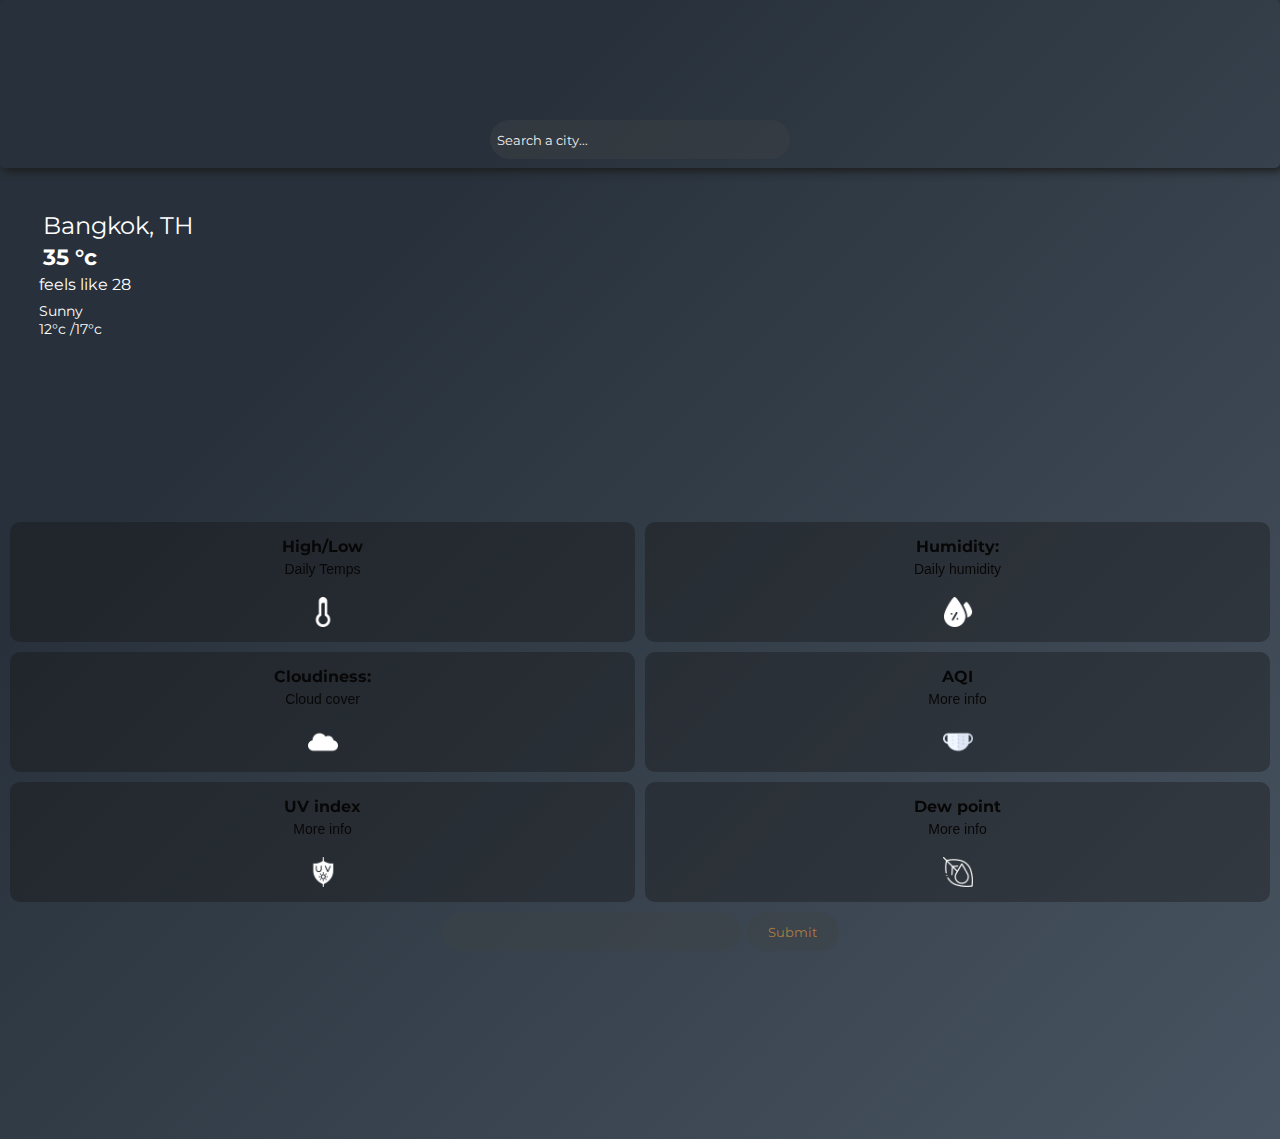
==== index.html @ 6a96218f "Update index.html" ====
﻿<!DOCTYPE html> 
<html lang="en"> 
<head>
   <!---------------------YOOOOOOOHOOOOOOOO!--> 
   <script src='ambient.js'></script>
  <meta charset='UTF-8'>
    <meta name="viewport" content="width=device-width, initial-scale=1">
    <meta http-equiv="X-UA-Compatible" content="IE=edge"> 
    <meta name="theme-color" content="#485461">


<!--------------<script src="https://ajax.googleapis.com/ajax/libs/jquery/3.5.1/jquery.min.js"></script>--->


<link href='ambientAppindex.css' rel='stylesheet'> 

<!--------<link href="https://stackpath.bootstrapcdn.com/font-awesome/4.7.0/css/font-awesome.min.css" 
rel="stylesheet" integrity="sha384-wvfXpqpZZVQGK6TAh5PVlGOfQNHSoD2xbE+QkPxCAFlNEevoEH3Sl0sibVcOQVnN" 
crossorigin="anonymous">--->

<!---<link rel='stylesheet' href='weatherLatest.css'>-----> 

<!----<script src="https://cdn.jsdelivr.net/npm/chart.js@2.8.0"></script>---->
<!----<script src='moment.js'></script>
<script src='momenttimezone.js'></script>---> 


    <title>Ambient App </title>
  </head>


<body>  

<!-------------------------<div id="splash"> 
  <img src="img/logo.png" class="logo">
</div>------------------> 


<div class="content"> 
  <header class="app-header"> 
    <div class="container">  
      <h4 class="time">Time</h4>
      <!----<img src="logoPlant500px.png" class="logo"/> ------------>
      <p id='appName'>Ambient.</p> 
      <div class="inputAndMagnifyingBtn">
      <!---<input type="text" class="search-box" placeholder="Search a city..." onclick='clearInputNdisplay()'spellcheck="false" results="0"><button type="submit"><img class="search" src="search.png"/></button>---->  
      <input type="text" id='searchBox' class="search-box" placeholder="Search a city..." spellcheck="false" results="0">
    </div> 

  


    </div>
  </header>

  <div class="subheader">
    <div>
      <p class='city'>Bangkok, TH</p>
      <p class='temp' id="tempNumber">35 <span id='celcius'>°c</span></p>
      <p class='feelsLike'>feels like 28</p>
      <p class='weather'>Sunny</p>  
      <p class='hi-low'>12°c /17°c</p>  
    </div>
    <!-----<img src="sky.png" class='icon' alt="" />---->
    <img src="https://openweathermap.org/img/wn/10d@2x.png" class='icon' alt="" />
  </div> 


  <div class='gridOf3 containerOf3'>
    <div class="item3"> 
      <h4 class='Description'>conditions</h4>
    </div> 

    <div class="item3"> 
      <h4 class='Wind'>wind: 5km/h</h4>
    </div>

    <div class="item3"> 
      <h4 class='Pressure'>pressure: 9 hPa</h4>
    </div>
  </div>


  <div class="grid container">
    <div class="item"> 
      <h4 class='hi-lowtemps'>High/Low</h4>
      <p>Daily Temps</p>
    
      <img src="white-thermometer.png"/>
    </div>

    <div class="item"> 
      <h4 class='humidity humi'>Humidity:</h4>
      <p>Daily humidity</p>
      <img src="water (1).png"/>
    </div> 


    <div class="item"> 
      <h4 class='cloudCover'>Cloudiness:</h4>
      <p>Cloud cover</p>
      <img src="cloud (2).png"/>
    </div> 


    <div class="item" id='clickMe'> <!---onclick='readOutAirQuality()'-->
      <h4 class='airQuality'>AQI</h4>
      <p id='airQualBlurb'>More info</p>
      <img src="medical.png"/>
    </div> 

    
    <div class="item" id="UVBtn"> <!---onclick='readOutUVIndex()' ----> 

      <h4 class='uvIndexNum'>UV index</h4>
      <p id="UVBlurb">More info</p> 
      <img src="uv-protection.png"/>
    </div> 


    
    <div class="item" id="DewPointBtn"> <!---onclick='readOutDewPoint()'---> 
      <h4 class='DewPoint'>Dew point</h4>
      <p id="DewPointBlurb">More info</p>
      <img src="dew.png"/>
    </div> 

  </div>

<!-------------------<div id='fivedayforecast'> 
      <img src='cloud (2).png' id='cloudForecastBtn'>
    </div>-- NOT needed as we will try to show graphs on separate page!--------> 



    <div id='tryingForm'> 
      <form action="ambient2.html" method="GET">
        <input id='inputForChart' type="text" name="searchedCityName" place holder='See chart data...'/>
        <input id='submitBtn1' type="submit" value="Submit" />
    </form>

    </div>


<footer class="app-footer"><a href="ambient2.html">Visit Ambient.Com</a></footer> 
</div> 


<!----<div id='fiveDayForecastResults'>   

  <img id='cloudForecastBtn'src="sky.png">
 <p id="fiveDayTriHourlyForecastTitle">Click the cloud to view your 5 day / 6-hourly weather forecast.</p>
  <div id='listDiv2'></div> 
  </div>---->



<!----<footer class="app-footer"><a href="ambient2.html">Visit Ambient.Com</a></footer>---->



<!--------------------Charts & Graphs Below 


<div id='chartCanvasDiv'>
  <canvas id="myChart" width="400" height="200"></canvas> 
  </div> 
  
  
    <div id='chartCanvasDiv2'>
      <canvas id="myHumidityChart" width="400" height="200"></canvas> 
      </div> 
  
  
  
      <div id='chartCanvasDiv3'>
        <canvas id="myChart3" width="400" height="200"></canvas> 
        </div>---------------------->





        <!------<script src='weatherLatest.js'></script>-----> 

      <!---------------------- <script type='text/javascript'>
        
        
        console.log('yello');   


console.log('ze sweetest peaches');    



let airQualBtn = document.getElementById('clickMe1');  
           let airQualBlurb = document.getElementById('airQualBlurb'); 

           let UVBlurb =document.getElementById('UVBlurb')

if(window.chart && window.chart !== null){ 


    console.log('time to destroy chart'); 
    window.chart.destroy();
    }
    
    
         window.myChart ;  
    
    
    
          let arrayOfTempsNDates =[];   
          let datesArray =[]; 
          let tempsArray =[];  
          let humidityArray =[];
    
          var ul = document.createElement('ul'); 
          let uli =document.createElement('ul');
          var listDiv = document.getElementById('listDiv'); 
          let listDiv2 = document.getElementById('listDiv2'); 
          

          const synth = window.speechSynthesis;
          


const api= {
      
      key:"5e4558760b4e3c113797ae8bea9ee0be", 
      
      base:"https://api.openweathermap.org/data/2.5/"
      
      }   


      const IQApi = {

      key:"a7977a94-bb99-4d8a-8691-b9feb4fbeced"

     } 

      
      const searchBox = document.querySelector('.search-box');
      
      searchBox.addEventListener('keypress', setQuery); 
      
      
      
      
      function setQuery(evt){
      
      if(evt.keyCode ==13 /*&& searchBox.value.length !==0*/){ 

        getResults(searchBox.value); 
      
       // get5DayForecast(searchBox.value);---------we can keep this commented out as it pertains to the chart js stuff
        console.log(searchBox.value); 
      
        arrayOfTempsNDates = [];  


        localStorage["key"] = searchBox.value; 
        console.log(localStorage["key"] + " this is the local storage!");
        ul.style.display='none'; 

        let inputForChart=document.getElementById('inputForChart');

        inputForChart.value=searchBox.value;
        


        }
      }  




    function getResults(query) { 
      console.log('huuuuuuh?');
      fetch(`${api.base}weather?q=${query}&units=metric&APPID=${api.key}`) //send the apirequest when u type in a cty & hit enter
     .then(function(resp) {return resp.json();}) //THEN if it works,  get the response back in json format
     .then(displayResults);//THEN if that works, run the displayResults function(which hs access to the query we're passing into this getResults()func) 
  
        }     

      


function displayResults(resp) { 

        

     let city = document.querySelector('.city');  

      console.log('did u get the city?')

      city.innerText= `${resp.name}, ${resp.sys.country}`; 




      let timestamp = `${resp.dt}`; 

      console.log(`WHOOHOO ${timestamp}`) 


      //The below is me trying to do local time(kind of worked kinda didnt)..


/*
      let UTCPlus3Date= new Date(); 

     let monthUTC3=UTCPlus3Date.getMonth() +1;

     let dayUTC3=UTCPlus3Date.getDate();

     let yearUTC3 = UTCPlus3Date.getFullYear(); 

     console.log(`${monthUTC3}` + "/" + `${dayUTC3}`+"/"+ `${yearUTC3}` + " is the date in utc +3");  

     let UTC3Hours =UTCPlus3Date.getHours(); 
     let UTC3Mins=UTCPlus3Date.getMinutes(); 

     console.log(`${monthUTC3}` + "/" + `${dayUTC3}`+"/"+ `${yearUTC3}` + "," +`${UTC3Hours}` + ":" +`${UTC3Mins}`+ " is the date and time in utc +3"); 

     let UTCTimeHours =UTC3Hours -3; 
     console.log(UTCTimeHours);



      let timez= `${resp.timezone}`;  

      let timezone = timez /3600;
      console.log(`${resp.name} z timezone is ....${timezone}`); 


      if(UTCTimeHours>=23){
         UTCTimeHours == 0;
      } 


      let hourOfSearchedCity = UTCTimeHours + timezone;   
      
      function fixTime(){

if(hourOfSearchedCity ==24){
  hourOfSearchedCity = 00;
}else if(hourOfSearchedCity ==25){
  hourOfSearchedCity= 01
}else if(hourOfSearchedCity == 26){
  hourOfSearchedCity =02
} else if(hourOfSearchedCity == 27){
  hourOfSearchedCity = 03
}
else if(hourOfSearchedCity = 28){
  hourOfSearchedCity = 04
}
else if(hourOfSearchedCity == 29){
  hourOfSearchedCity = 05
}
} ;
      
      

    fixTime();

      let timeOfSearchedCity = `${hourOfSearchedCity}` + ":" + `${UTC3Mins}`; 
      console.log(`LOCAL TIME in ${resp.name} is now ${timeOfSearchedCity}`); 


      let searchedCityTime = document.querySelector('.time'); 

      searchedCityTime.innerHTML = timeOfSearchedCity; */




        




          let temperature = document.querySelector('.temp'); 
          let tempz =Math.round(resp.main.temp); 

          temperature.innerHTML =`${Math.round(resp.main.temp)}<span>º</span>`; 

          let feelsLike = document.querySelector('.feelsLike');
          feelsLike.innerHTML = `Feels like ${Math.round(resp.main.feels_like)}<span>ºc</span>`; 


          let weatherIcon =document.querySelector('.icon'); 

          weatherIcon.src=" https://openweathermap.org/img/wn/"+ resp.weather[0].icon +'.png';


          let weatherConditions = document.querySelector('.weather'); 
          weatherConditions.innerHTML = resp.weather[0].main; 
 
         let weatherDescripString =JSON.stringify(weatherConditions.innerHTML);  


         

         console.log(weatherDescripString); 

         
 
 
 
           let highLowGrid = document.querySelector('.hi-low'); 
           let highLowTemps = document.querySelector('.hi-lowtemps')

          


           
           highLowGrid.innerText =`${Math.round(resp.main.temp_max)}ºc /${Math.round(resp.main.temp_min)}ºc`;
 
           highLowTemps.innerText =`${Math.round(resp.main.temp_max)}ºc /${Math.round(resp.main.temp_min)}ºc`;

           const description =document.querySelector('.Description');  

           


           description.innerHTML = resp.weather[0].description;

          

           const windSpeed =document.querySelector('.Wind'); 
           windSpeed.innerHTML = `wind: ${resp.wind.speed} km/h`; 


           const pressure =document.querySelector('.Pressure'); 
           pressure.innerHTML = `pressure: ${resp.main.pressure} hPa`;
 
 
           const humidity= document.querySelector('.humidity'); 
           humidity.innerHTML =`Humidity: ${resp.main.humidity}% `;  
 
 
           let cloudCover = document.querySelector('.cloudCover'); 
           cloudCover.innerHTML = `Cloudiness: ${resp.clouds.all}%`;
 
           let lat = resp.coord.lat;  
           let lon = resp.coord.lon;   
 
           let cityName = resp.name;
           console.log(`latitude is ${lat} & longitude is ${lon} for ${resp.name}`);   
 
       let uvNum = document.querySelector('.uvIndexNum'); 
           let uvExplanation =  document.querySelector('.uvIndexExplanation'); 
           let uvicon = document.querySelector('.UVicon');     



           


           
           /*fetch(`http://api.timezonedb.com/v2.1/list-time-zone?key=UQ2UL2T0Z2LC&format=json&country=US&zone=*New*`) 
           .then(function(res){console.log(res)})
           then(function(res){console.log(res)})---------------NEITHER this nor amdoren apiworks!!! DOES NOT work!*/
 
 
 
 
           
 
           //Making Fetch call toget uv index info from openweather map
 
           //fetch(`https://api.openweathermap.org/data/2.5/uvi?appid=${api.key}&lat=${lat}&lon=${lon}`) 
           fetch(`https://api.openweathermap.org/data/2.5/onecall?lat=${lat}&lon=${lon}&appid=${api.key}`)
           //fetch(`https://api.openweathermap.org/data/2.5/onecall?lat=13.75&lon=100.52&appid=${api.key}`)
          .then(function(respz){return respz.json();}) 
          .then(function(respz){ 
            console.log(respz)
            console.log(respz.timezone); 

            let dewPointInKelvins = respz.current.dew_point;
            console.log('THIS is the dewpoint in Kelvins! ' + dewPointInKelvins); 

            let dewPoint =Math.round(dewPointInKelvins - 273.15); 

            console.log(dewPoint); 


            let dewPointInFahrenheit = Math.round((dewPointInKelvins - 273.15) * 9/5 + 32);

            console.log(Math.round((dewPointInKelvins - 273.15) * 9/5 + 32) +  ' dew Point in Fahrenheit!'); 

            let DewPointVal= document.querySelector('.DewPoint');
            
            DewPointVal.innerHTML =`Dew Point: ${dewPoint}°c`; 

            let DewPointBtn= document.getElementById('DewPointBtn');


            DewPointBtn.addEventListener('mouseover', function(event){  
             
            
             if(dewPointInFahrenheit <=60) { 
                DewPointBlurb.innerHTML = `Dew Point is currently comfortable. This is an ideal time to go for a run or do any other outdoor activities.`;
              }else if(dewPointInFahrenheit > 60 && dewPointInFahrenheit <66){  
                DewPointBlurb.innerHTML =  `Dew Point is currently slightly uncomfortable. Outdoor activities may still be possible but limiting exertion levels and time is advised. `;
              } else if(dewPointInFahrenheit >=66 && dewPointInFahrenheit <71){ 
                DewPointBlurb.innerHTML= 'Dew Point is now highly uncomfortable. Postpone strenuous activities, if possible.'
              } else if(dewPointInFahrenheit >=71){ 
                DewPointBlurb.innerHTML= 'Dew Point is now extremely oppressive. Postpone all outdoor activities.'
              
              }

          })  
 
 
          DewPointBtn.addEventListener('mouseleave', function(event){  
             
             DewPointBlurb.innerHTML ='';
          }) 
 



            //to calculate relative Humidity in our js program:

            let Es =6.11*10.0**(7.5*tempz/(237.7+tempz)); 

            let E=6.11*10.0**(7.5*dewPoint/(237.7+dewPoint));


            let relativeHumidity = Math.round((E/Es)*100);

            console.log(`Relative Humidity is ${relativeHumidity} in ${cityName}`);







            




            let timezone = respz.timezone;  

            var dateobj = new Date();  
            var B = dateobj.toISOString(); 
            var here = moment.tz(B, "Africa/Nairobi"); 

            var searchedCity =here.clone().tz(timezone); 

            console.log(searchedCity.format() + "is the time of the city we searched"); 

            let time = document.querySelector('.time');
            time.innerHTML = searchedCity.format('MMMM Do YYYY, h:mm a'); 




            console.log(respz.current.uvi + ` is the UVI!index value for ${cityName} and the longi is ${respz.lon}`);



            uvNum.innerText =`Daily UV Index Number: ${respz.current.uvi}`;    

 
            //This below part is to display the uv message when we click our uv button:
 
           let UVBtn =document.getElementById('UVBtn'); 
           //let UVBlurb =document.getElementById('UVBlurb') ----placed this at very top of doc instead
           let tooltiptext= document.querySelector('.tooltiptext')
 
           /*UVBtn.addEventListener('click', function(event){ 
             UVBlurb.innerHTML =`Current UV Index Number is ${respz.value}`;  
           }); */




          
 
           UVBtn.addEventListener('mouseover', function(event){  
             
            
             if(respz.current.uvi <=2) { 
                UVBlurb.innerHTML = `Low danger from the Sun's UV rays for the average person. Wear sunglasses on bright days. If you burn easily, cover up & use broad spectrum SPF 30+ sunscreen. Bright surfaces, such as sand, water, and snow, will increase UV exposure.`;
              }else if(respz.current.uvi  >=3 && respz.current.uvi <=5){  
                UVBlurb.innerHTML =  `Moderate risk of harm from unprotected Sun exposure.
                Stay in shade near midday when the Sun is strongest. If outdoors, wear Sun protective clothing, a wide-brimmed hat, & UV-blocking sunglasses. Generously apply broad spectrum SPF 30+ sunscreen every 2 hours, even on cloudy days, & after swimming or sweating.`;
              } else if(respz.current.uvi >5 && respz.current.uvi  <= 7 ){ 
                UVBlurb.innerHTML= 'Moderately high risk of harm from unprotected Sun exposure. Protection against skin & eye damage is needed.'; 
              
              } else if(respz.current.uvi >7 && respz.current.uvi  <= 10 ){ 
                UVBlurb.innerHTML = 'Very high risk of harm from unprotected Sun exposure. Take extra precautions as unprotected skin and eyes will be damaged & can burn quickly.';
               
              }else if(respz.current.uvi >= 11 ){ 
                UVBlurb.innerHTML = 'Extreme risk of harm from unprotected Sun exposure. Take all precautions as unprotected skin & eyes can burn in minutes. Try to avoid Sun exposure between 10 a.m. & 4 p.m.';
               
              } 

          })  
 
 
          UVBtn.addEventListener('mouseleave', function(event){  
             
             UVBlurb.innerHTML ='';
          }) 
 
 
              
 
 
 
              })  
 
 
 

          
               
            
             
            
 
 
 
 
 
              //The below is to fetch the  air quaity from iqair airvisual & display it:
 
              let airQualityIcon = document.querySelector('.airQualityIcon');
          
 
 
             const requestOptions = {
             method: 'GET',
             redirect: 'follow'
           }; 
 
 

           /*lets say addis is utc+3 

           so when we get a city like bangkok which has its utc offset in seconds, divide that to make it hours then



           


           */
 
 
            //fetch("https://api.airvisual.com/v2/nearest_city?lat="+lat+"&lon="+lon+"&key=a7977a94-bb99-4d8a-8691-b9feb4fbeced", requestOptions)
 
 
 
           fetch(`https://api.airvisual.com/v2/nearest_city?lat=${resp.coord.lat}&lon=${resp.coord.lon}&key=${IQApi.key}`, requestOptions)  
           .then(response => response.text())
           .then((result) => {console.log(JSON.parse(result)); let resultz = (JSON.parse(result)); let airQuality = document.querySelector('.airQuality'); 
           console.log(resultz); 
          airQuality.innerText =`Current air quality index is ${resultz.data.current.pollution.aqius}`; 
          //airQualityIcon.src='medical.png'; 
 
          
          /*let airQualBtn = document.getElementById('clickMe1');  
           let airQualBlurb = document.getElementById('airQualBlurb'); */


           
 
 
 
 //This below part is to display the airQuality number when we mouseover our AQI button:
 
           airQualBtn.addEventListener('mouseover', function(event){  
             
              airQualBlurb.innerHTML =` Current air quality index: ${resultz.data.current.pollution.aqius}`; 

              if(resultz.data.current.pollution.aqius <= 50) { 
     airQualBlurb.innerText = 'Air quality is satisfactory, and air pollution poses little to no risk.';
     
   }else if (resultz.data.current.pollution.aqius >50 && resultz.data.current.pollution.aqius <=100){airQualBlurb.innerText = "Moderate: Air quality is acceptable and poses little health risk. Sensitive individuals should avoid outdoor activity as they may experience respiratory symptoms.";
     } else if(resultz.data.current.pollution.aqius >100 && resultz.data.current.pollution.aqius <=150){airQualBlurb.innerText ="Unhealthy for Sensitive Groups: General public and sensitive individuals in particular are at risk of irritation and respiratory problems.";
 
 } else if(resultz.data.current.pollution.aqius >150 && resultz.data.current.pollution.aqius <=300){airQualBlurb.innerText ="Unhealthy: Increased likelihood of adverse effects and aggravation to the heart and lungs among general public. Avoid outdoor exercise and take care to wear a pollution mask outdoors. Ventilation is discouraged. Air purifiers should now be turned on.";}
    
 else if(resultz.data.current.pollution.aqius >300){airQualBlurb.innerText ="Hazardous!: General public and sensitive groups are at high risk to experience strong irritation and adverse health effects that could trigger other illnesses. Everyone should avoid exercise and remain indoors.";}
 
    }) 
    airQualBtn.addEventListener('mouseleave', function(event){ 
             airQualBlurb.innerHTML = '';
           })
   //catch(error => console.log('error', error)); 
           }) 

 
 
          
 
    
   
     //let airQualityExplanation = document.querySelector('.airQualityExplanation');
 
  
 
 
           //added below myself to show cloudy pic if temp is equal to or below 10c---Yesus Yimesgen! it worked
           
           if(resp.main.temp <=10){
           
           weatherIcon.src="sky.png";
       
           //document.body.style.backgroundColor = "#e8edfc";
          
          } else if(resp.main.temp >=30) { 
 
           //document.body.style.backgroundColor ="#f3e3e2";  
  
          // document.body.style.background= "-webkit-linear-gradient(to right, #ee0979, #ff6a00)"; /* Chrome 10-25, Safari 5.1-6 */
           //document.body.style.background = "linear-gradient(to right, #ee0979, #ff6a00)"; /* W3C, IE 10+/ Edge, Firefox 16+, Chrome 26+, Opera 12+, Safari 7+ */
 }
  
            
 
 }//end of displayResults() function here  
 

 /*function get5DayForecast(query){  
         
      
    fetch(`https://api.openweathermap.org/data/2.5/forecast?q=${query}&units=metric&appid=${api.key}`)
    . then(response => response.text())
    .then((text) => {console.log(JSON.parse(text));let resultz = JSON.parse(text); console.log(resultz.list[0].main.temp); 
       
      
      let list = resultz.list;  
      let fiveDayForecastResults = document.getElementById('fiveDayForecastResults');   






      //let arrayOfTempsNDates =[];    

      const fiveDayForecastBtn = document.getElementById('cloudForecastBtn');

      //var ul = document.createElement('ul'); 
      //var listDiv = document.getElementById('listDiv'); 

      //May not be necessary!------listDiv.appendChild(ul);

     


     //---the below is for if we lisst out 5 day forecast & do
     
     
      fiveDayForecastBtn.addEventListener('click', function(event){  

        



       //let uli= document.createElement('ul');



      for (var i=0; i<list.length; i+=2) {  


        
        

        let dateAndForecast = 
        `Date: ${list[i].dt_txt} 

      Temp: ${list[i].main.temp}`; 

        let humidityAndDate = `Date: ${list[i].dt_txt} Humidity:  ${list[i].main.humidity}` 

        humidityArray.push(list[i].main.humidity); 
        console.log(humidityArray);   


        let humidityArrayDatesNTempsCheck = []; 

        humidityArrayDatesNTempsCheck.push(humidityAndDate); 

        //console.log(humidityArrayDatesNTempsCheck);            

        datesArray.push(list[i].dt_txt);   

        //console.log(datesArray);
        tempsArray.push(list[i].main.temp); 
        //console.log(tempsArray);


        var ctx = document.getElementById('myChart').getContext('2d');  

       


        var gradient = ctx.createLinearGradient(500, 0, 100, 0);
        gradient.addColorStop(0, "#80b6f4");
        gradient.addColorStop(0.3, "#f49080");
        gradient.addColorStop(0.4, "#80b6f4");
        gradient.addColorStop(0.5, "#f49080");
        gradient.addColorStop(0.7, "#80b6f4");
        gradient.addColorStop(1, "#f49080");



        //here we're saying if any previous line chart exists, first destroy that existing chart, so we can create a new (non-flickering) one below: 

          
          if(window.chart){

          window.chart.destroy();
       
          };    
          
          
          // in this case, w/ the 1st line chart. using destroy() works to stop 
          flickering but for 2nd barchart had to create & use a function called resetCanvas() instead

             




       

          

        

          

          





           //create line chart:

        window.chart = new Chart(ctx, {
type: 'line',
data: { 
labels: datesArray, 
datasets: [{ 
  data: tempsArray,
  label: "temps", 
  borderColor: gradient,
      pointBorderColor: gradient,
      pointBackgroundColor: gradient,
      pointHoverBackgroundColor: gradient,
      pointHoverBorderColor: gradient,
      pointBorderWidth: 7,
      pointHoverRadius: 7,
      pointHoverBorderWidth: 1,
      pointRadius: 1,
      fill: false,
      borderWidth: 2,
     
}]
},
options: {
legend: {
      position: "bottom"
  },
  scales: {
      yAxes: [{
          ticks: {
              fontColor: "rgba(0,0,0,0.5)",
              fontStyle: "bold",
              beginAtZero: true,
              maxTicksLimit: 5,
              padding: 20
          },
          gridLines: {
              drawTicks: false,
              display: false
          }
}],
      xAxes: [{
          gridLines: {
              zeroLineColor: "transparent"
},
          ticks: {
              padding: 20,
              fontColor: "rgba(255, 255, 255, 0.5)",
              fontStyle: "bold"
          }
      }]
  },
title: {
display: true,
text: '5 day/ 6-hourly forecast'
}
} 

});

      


//chart.update(); 

/*
if(window.chart && window.chart !== null){ 


console.log('time to destroy chart'); 
window.chart.destroy();
}*/ 





// bar chart below: 




//var ctx2 =document.getElementById('myHumidityChart').getContext('2d');


//here we're saying if any previous line chart exists, first destroy that existing chart, so we can create a new (non-flickering) one below: 



/*
if(window.myChart && window.myChart !== null){ 


console.log('time to destroy chart'); 
window.myChart.destroy();
} */


//var resetCanvas = function(){
//$('#myHumidityChart').remove(); // this is my <canvas> element
//$('#chartCanvasDiv2').append('<canvas id="myHumidityChart"><canvas>');
//canvas = document.querySelector('#myHumidityChart');
//ctx2 = canvas.getContext('2d');
//ctx2.font = '10pt Verdana';
//ctx2.textAlign = 'center';



/*var gradient = ctx2.createLinearGradient(0, 0, 1, 2000);
gradient.addColorStop(0, 'rgb(252, 0, 255, 1)');   
gradient.addColorStop(0.8, 'rgba(0,219,222,1)');  
gradient.addColorStop(1, 'rgb(255,255, 255, 1)'); 



var img2 = new Image();
img2.src = 'blueswirl.jpg'; 
//img2.src = 'https://images.unsplash.com/photo-1545873509-33e944ca7655?ixlib=rb-1.2.1&auto=format&fit=crop&w=500&q=60'; 

img2.onload = function() {
var fillPattern2= ctx2.createPattern(img2, 'repeat');



window.myChart = new Chart(ctx2, {
type: 'bar',
data: {
  labels: //['Red', 'Blue', 'Yellow', 'Green', 'Purple', 'Orange']  
  datesArray,
  datasets: [{
      label: 'Humidity over the next 5 days',
      data: humidityArray,
      backgroundColor: [ 

      fillPattern2, 
      fillPattern2, 
      fillPattern2, 
      fillPattern2, 
      fillPattern2,
      fillPattern2, 
      fillPattern2, 
      fillPattern2, 
      fillPattern2, 
      fillPattern2, 
      fillPattern2, 
      fillPattern2, 
      fillPattern2, 
      fillPattern2, 
      fillPattern2,
      fillPattern2, 
      fillPattern2, 
      fillPattern2, 
      fillPattern2, 
      fillPattern2, 
      fillPattern2, 
      fillPattern2, 
      fillPattern2, 
      fillPattern2, 
      fillPattern2,
      fillPattern2, 
      fillPattern2, 
      fillPattern2, 
      fillPattern2, 
      fillPattern2, 
      fillPattern2, 
      fillPattern2, 
      fillPattern2, 
      fillPattern2, 
      fillPattern2,
      fillPattern2, 
      fillPattern2, 
      fillPattern2, 
      fillPattern2, 
      fillPattern2, 
      fillPattern2, 
      fillPattern2, 
      fillPattern2, 
      fillPattern2, 
      fillPattern2,
      fillPattern2, 
      fillPattern2, 
      fillPattern2, 
      fillPattern2, 
      fillPattern2
      ],
      borderColor: [
      'rgba(255, 255, 255, 0)'
      ],
      borderWidth: 0
  }]
},
options: {
  scales: { 
    xAxes: [{
      gridLines: {
          color: "rgba(0, 0, 0, 0)",
      }
  }],
      yAxes: [{ 
        gridLines: {
          color: "rgba(0, 0, 0, 0)",
      },
          ticks: {
              beginAtZero: true
          }
      }]
  }
}
}); 


}

}





var img = new Image();
img.src = 'https://images.unsplash.com/photo-1545873509-33e944ca7655?ixlib=rb-1.2.1&auto=format&fit=crop&w=500&q=60';
img.onload = function() {
var ctx3 = document.getElementById('myChart3').getContext('2d');
var fillPattern= ctx3.createPattern(img, 'repeat');
var chart3 = new Chart(ctx3, {
type: 'bar',
data: {
labels: ['Item 1', 'Item 2', 'Item 3', 'Item 4', 'Item 5', 'n', 'm', 'u', 'o', 'p','i', 't'],
datasets: [{
data: [5.5, 6, 7, 8, 9, 10, 11, 12, 13, 14, 15, 16, 17, 18, 19, 20, 22, 25, 27],
backgroundColor: fillPattern
}]
}
})
} 





//console.log(`Here are all the temps for next 5 days: ${list[i].main.temp}, Date & Time: ${list[i].dt_txt}`);  
arrayOfTempsNDates.push(dateAndForecast);  
//console.log(arrayOfTempsNDates);


//console.log(arrayOfTempsNDates);    


resetCanvas();//This is tocall the func() that will delete and then reappend the 2nd canvas holding our bar chart-this recreatesthe chart each time & works instead of using destroy() for THIS chart



//ATTENTION: THE BELOW Commented out CODE forlooping through the arrayOfTempsNDates is for Creating a list of Divs Containing  our 5 day/ 6 hourly forecast-since we have the charts (& plus,dates are all utc)  & i couldn'tstyle them,Idecided to try notshowing them:


/* for (var j=0; j<arrayOfTempsNDates.length; j++) {  

let div5DayItem = document.createElement('div'); 

//let uli =document.createElement('ul');  

// listDiv2 = document.getElementById('listDiv2'); 

//listDiv2.appendChild(ul);  

listDiv2.appendChild(div5DayItem);   



let pLi= document.createElement('p')

pLi.classList.add('listParagraph');

div5DayItem.appendChild(pLi);

//ul.appendChild(div5DayItem);

div5DayItem.classList.add("div5DayItem");


pLi.innerHTML += arrayOfTempsNDates[j];  

//uli.appendChild(li);

//document.getElementById('showArray').innerHTML= arrayOfTempsNDates[j];

} */



//arrayOfTempsNDates.splice(0,arrayOfTempsNDates.length);


/*
arrayOfTempsNDates.forEach(function (item) {
let li = document.createElement('li');
ul.appendChild(li);

li.innerHTML += item; 

document.getElementById('showArray').innerHTML= item;
}); */ 





/*arrayOfTempsNDates.splice(0,arrayOfTempsNDates.length);
let toggle5DayList = false; */


/*
//fiveDayForecastResults.innerHTML =`Here are all the temps for next 5 days: ${list[i].main.temp}, Date & Time: ${list[i].dt_txt}`

var ul = document.getElementById("FiveDayForecastList");    

//var listDiv = document.createElement('div'); 
//listDiv.className = 'listDivGroup'; 


//ul.appendChild(listDiv); 


//So now create a li and attach it to the div, which willbe attached to our ul: 

var li = document.createElement('li'); 
li.innerText=` Temp: ${list[i].main.temp} 

${list[i].dt_txt} 

`;  

ul.appendChild(li);


let toggle5DayList = false;

//ul.style.display="none";//so it can be blank til we click for 5dayforecasts!  

let toggle5DayList = false;


if(toggle5DayList==false){ 


ul.style.display = "block";  
clearInputNdisplay();
}


if(searchBox.value == ''){ 


//console.log('empty!') 

//let uli =document.createElement('ul');


for (var j=0; j<arrayOfTempsNDates.length; j++) {  

let li = document.createElement('li'); 

//let uli =document.createElement('ul');  
uli.setAttribute("class", "rightList");

document.getElementById('listDiv2').appendChild(uli);




li.innerHTML += arrayOfTempsNDates[j];  

uli.appendChild(li);

document.getElementById('showArray').innerHTML= arrayOfTempsNDates[j];

} 



searchBox.addEventListener("focus", function(){ 

   
 console.log('ok now on focus clear the li')  
 location.reload();  //----IMPORTANT-Only need to do this to reload the pageif we're using chartjs & need to stop charts flickering!!

 //chart.update(); 
 //$("#listDiv2").remove(); 
 //$("ul").empty(); 
 //$('.rightList').remove(); 
 
/* var listNodes = uli.getElementsByTagName("li");
for(var i=0; i<listNodes.length; i++) {
listNodes[i].innerHTML='';
}*/
 
 //$("ul").remove();
 //uli.style.display='none'; 
 //uli.innerHTML='';
//list.length=0;  
//arrayOfTempsNDates.length=0; 
//arrayOfTempsNDates.splice(0,arrayOfTempsNDates.length);
//console.log(arrayOfTempsNDates);

//}); 

//} 

//} 



//arrayOfTempsNDates.splice(0,arrayOfTempsNDates.length);




   
   
     // }  
          
     
 








 

 
      //)} 
      
    //)} 

    







function clearInputNdisplay(){ 

searchBox.value="";    


} 







 
function readOutAirQuality(){


let text = new SpeechSynthesisUtterance(airQualBlurb.innerHTML);

  speechSynthesis.speak(text); 

}
 
 
 
 
 function readOutUVIndex(){

let uvText= new SpeechSynthesisUtterance(UVBlurb.innerHTML);

speechSynthesis.speak(uvText);



 }
 

 
 function readOutDewPoint(){

let DewPointText= new SpeechSynthesisUtterance(DewPointBlurb.innerHTML);

speechSynthesis.speak(DewPointText);



 }
         
 





         

        
        
        </script>-----
<--<script src='https://cdnjs.cloudflare.com/ajax/libs/moment.js/2.26.0/moment.min.js'></script> 

Note! The moment js version i linked to below is older & seemsto workbetter without saying it can't load!--->
   
        
<link href="https://fonts.googleapis.com/css2?family=Montserrat&display=swap" rel="stylesheet">
<!-----<link href="https://fonts.googleapis.com/css2?family=Lato:wght@300&display=swap" rel="stylesheet">----> 
<script src="https://cdnjs.cloudflare.com/ajax/libs/moment.js/2.17.0/moment.min.js"></script> 


<script src='https://cdnjs.cloudflare.com/ajax/libs/moment-timezone/0.5.31/moment-timezone-with-data.js'></script>
   
</body>
</html>
---- ambientAppindex.css ----
html, body{

    font-family: 'Montserrat', sans-serif;
    display: flex; 
    flex-direction: column;
    } 
    
    
    .content{
     
      flex: 1 0 auto;
      background-color: #485461;
      background-image: linear-gradient(315deg, #485461 0%, #28313b 74%);
      color:white;
    
    }
    
    
    *{ 
    
        box-sizing: border-box;
        margin: 0;
        padding: 0;
    
    
    } 
    
    
    .container{
    
        width: 90;
        margin: 0 auto;
        padding: 10px;
        overflow: none; 
  
    } 
    
    
    .app-header{
        /*background-color: #efefef;*/
        box-shadow: 3px 3px 10px #1c1c1b; 
        border-radius: 5px;
       /* background-image: linear-gradient(315deg, #faac88 0%, #f7b689 30%,#faac88 74%);*/
        /*background-image: url('gold-foil-texture.jpg');*/
      
      background-repeat:no-repeat;
   
      
      font-size: 15px;
      text-align: center;
      font-weight: lighter;
      text-transform: uppercase;
      /* background-repeat: repeat; */
      background-size: 100%; 
        color: #ffff;
    
    }  
  
  
    .time{
      align-self: flex-end;
      color: #ffff;
      font-size: 12px;
      font-weight:lighter;
      margin-top: 9px;
      margin-bottom: 17px;
    }
  
  
    .app-header .logo{
        width: 170px;
        margin-bottom: 16px;
    } 
    
     #appName{
    
        
      
      /* color: #ffff; */
       color: #ffff;
      background-image: url('gold-foil-texture.jpg');
      background-repeat: repeat;
      -webkit-background-clip: text;
      -webkit-text-fill-color: transparent;
      background-clip: text;
      
      font-size: 25px;
      text-align: center;
      font-weight: lighter;
      text-transform: uppercase;
      /* background-repeat: repeat; */
      background-size: 100%;
      margin-bottom: 9px;
  
      /*text-shadow: antiquewhite -2px 1px;*/
  
  }
  
     
    
    
    .app-header .container{
        display: flex;
        flex-direction: column;
        align-items:center;
        justify-content: center;
        padding: 15px 10px;
  
        box-sizing: border-box;
      margin: 0;
      padding: 0;
      background-image: url('gold-foil-texture.jpg');
      
      background-repeat: repeat;
      -webkit-background-clip: text;
      background-clip: text;
      -webkit-text-fill-color: transparent;
      
      font-size: 15px;
      text-align: center;
      font-weight: lighter;
      text-transform: uppercase;
      /* background-repeat: repeat; */
      background-size: 100%;
        color: #ffff;
    
  }
    
     
    
    .app-header input[type="text"]{
  
        outline: none;
        padding: 7px; 
        width: 300px; 
        height: 39px;
        border: 0;
        border-radius: 30px; 
        font-family: 'Montserrat', sans-serif; 
        /*background: #f3eded; */
        color: #ffff;
        display: block;
        margin-bottom: 9px;
        background: #3e414570;
  
        
    } 
    
    
    ::placeholder { /* Chrome, Firefox, Opera, Safari 10.1+ */
        font-family: 'Montserrat', sans-serif;
        opacity: 1; /* Firefox */
      }
      
      :-ms-input-placeholder { /* Internet Explorer 10-11 */
        font-family: 'Montserrat', sans-serif;
      }
      
      ::-ms-input-placeholder { /* Microsoft Edge */
        font-family: 'Montserrat', sans-serif;
      }   
    
    
      .inputAndMagnifyingBtn{
    
      position: relative;
      width: 300px;
      margin-top: 40px;
      -webkit-text-fill-color: #f3eded;
      } 
    
    
    
      .inputAndMagnifyingBtn button {
        background: transparent;
        color: #013238;
        border: none;
        cursor: pointer;
        display: inline-block;
        font-size: 20px;
        position: absolute;
        top: 0;
        right: 0;
        padding: 8px 20px;
        z-index: 2; 
  
       
      }
    
    
    
      .subheader {
        
      color: #263131;
        /*box-shadow: 3px 3px 10px #888888;*/
        font-size: 14px;
        padding: 39px;
        width: 100%;
        margin: 0 auto 1rem;
        display: flex;
        align-items: center;
        justify-content: space-between; 
  
        background-image: url('gold-foil-texture.jpg');
      
      background-repeat: repeat;
      -webkit-background-clip: text;
      background-clip: text;
      /*-webkit-text-fill-color: transparent;*/
       color: #ffff;
      }
      
    
      .city{
        font-family: 'Montserrat', sans-serif;
        font-size: 24px;  
        margin: 4px;
        color: #ffff;
      } 
    
    
      .temp{
        font-family: 'Montserrat', sans-serif;
        font-size:22px;
        font-weight: bold; 
        margin: 4px;
        color: #ffff;
      }  
    
      .feelsLike{
    
        font-family: 'Montserrat', sans-serif;
        font-size:16px;
        margin-bottom: 8px;
        color: #ffff;
      }
    
    
    
    
      .hi-low {
    
      font-family: 'Montserrat', sans-serif;
    
      } 
    
    
      .gridOf3{
    
        /*background-image: url(logoPlant500px.png);*/
      background-size: 130%;
      background-position: center;
      /*background-repeat: no-repeat;*/
        
      background-image: url('gold-foil-texture.jpg');
      background-repeat: repeat;
      -webkit-background-clip: text;
      -webkit-text-fill-color: transparent;
      background-clip: text;
    
        color:#fff;   
    
        /*box-shadow: 3px 3px 10px #888888;*/
    
    
        display: grid;
        grid-template-columns: 1fr 1fr 1fr;
       /* grid-template-columns: 1fr 1fr 1fr; if we wanted three items horizontally in our grid! */
        grid-gap: 10px; 
    
        margin: 0 auto 1rem;
    
        width: 90%;
        border-radius: 8px;
    
      } 
    
      .gridOf3 .item3{
    
        display: flex;
       flex-direction: column;
       /*border: 1px #febe1b solid; */
       border-radius: 20px;
       padding: 15px; 
       
    
       font-family: 'Montserrat', sans-serif; 
    
       
      }
    
    
      .grid{
       /* background: #fea035;  */
        /*background-color: #fbb034;*/
        /*background-image: linear-gradient(315deg, #ffdd00 0%, #fea035 74%);*/
      
    
        color:#ffff;   
    
        /*box-shadow: 3px 3px 10px #888888;*/
    
    
        display: grid;
        grid-template-columns: 1fr 1fr;
       /* grid-template-columns: 1fr 1fr 1fr; if we wanted three items horizontally in our grid! */
        grid-gap: 10px; 
    
        margin-top: 70px;
        /*background-image: linear-gradient(315deg, #faac88 0%, #f7b689 74%);*/
  
        background-color: black;
  
        background-image: url('gold-foil-texture.jpg');
      background-repeat: repeat;
      -webkit-background-clip: text;
      -webkit-text-fill-color: transparent;
      background-clip: text;
      
      } 
    
      .grid .item{
       display: flex;
       flex-direction: column;
       /*border: 1px #febe1b solid; */
       border-radius: 10px;
       padding: 15px; 
       /*box-shadow: 1px 1px 2px #d38f41;*/
    
       font-family: 'Montserrat', sans-serif; 
       background-color: #1614145e;
      
      }  
    
    
      .grid .item h4{
      margin-bottom:5px;
      align-self: center;
      } 
    
    
      .grid .item p{
    
        font-family: 'Lato', sans-serif;
        font-size: 14px; 
        margin-bottom: 20px;
        align-self: center;
    
      }
    
      .grid .item img{
       width: 30px; 
       align-self: center;
        
    }   
  
  
   #DewPoint{
    
    text-align: center;
  
   }
  
  #fivedayforecast{
  
  display: flex;
  flex-direction: column; 
  
  } 
  
  
  #cloudForecastBtn{ 
  width: 30px;
  align-self: center;
  } 
  
  #fiveDayTriHourlyForecastTitle{
  align-self: center;
  }  
  
  
  
  
  #tryingForm{
  
  
  
  
    text-align:center;
  }
  
  
  .app-footer {
  
      margin-bottom: 112px;
      background-image: url(gold-foil-texture.jpg);
      background-repeat: repeat;
      -webkit-background-clip: text;
      -webkit-text-fill-color: transparent;
      background-clip: text;
      font-size: 13px;
      text-align: center;
      font-weight: lighter;
      text-transform: uppercase;
      /* background-repeat: repeat; */
      background-size: 100%;
      /* margin-bottom: 9px; */
      margin-top: 51px;
  }
    
  
  
  a:link {
    text-decoration: none;
  }
  
  
  
  #inputForChart{
    outline: none;
      padding: 7px;
      width: 300px;
      height: 39px;
      border: 0;
      border-radius: 30px;
      font-family: 'Montserrat', sans-serif;
      /* background: #f3eded; */
      color: #ffff;
      /* display: block; */
      margin-bottom: 9px;
      background: #3e414570;
      text-align: center;
  } 
  
  
  
  
  
  
  
  #submitBtn1{
  
      outline: none;
      padding: 7px;
      width: 93px;
      height: 39px;
      border: 0;
      border-radius: 30px;
      font-family: 'Montserrat', sans-serif;
      /* background: #f3eded; */
      color: #d38f41c4;
      /* display: block; */
      margin-bottom: 9px;
      background: #3e414570;
  
  
  
  
  }
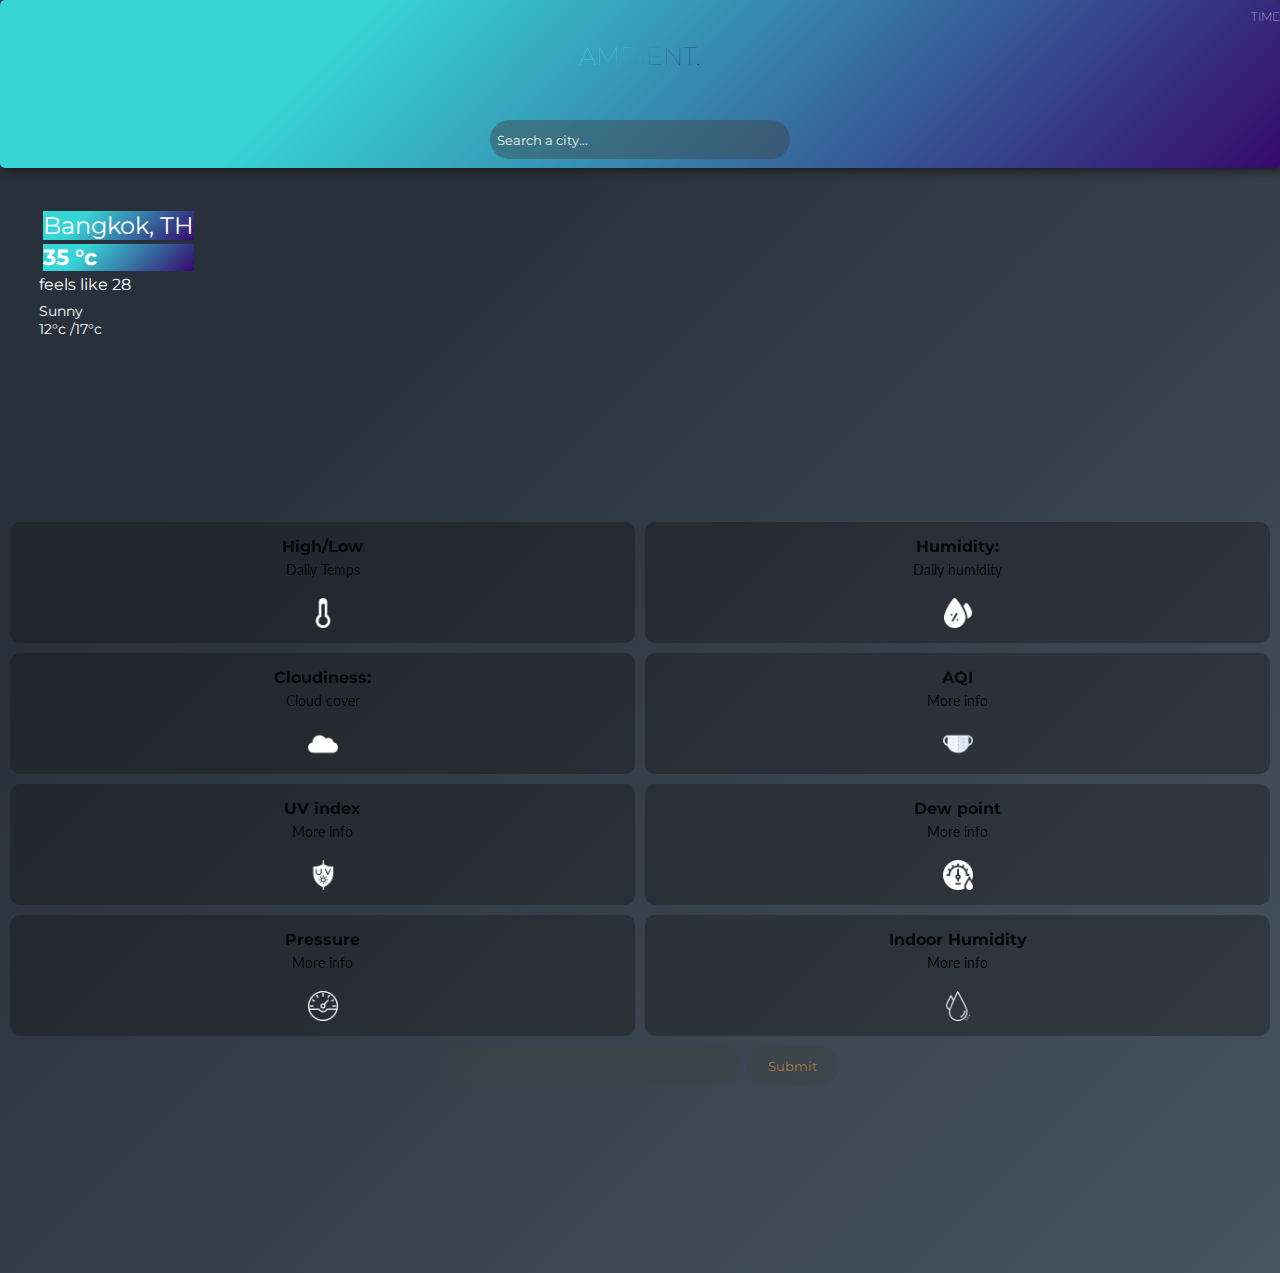
==== commit 76114799: "Add files via upload" ====
--- a/index.html
+++ b/index.html
@@ -14,13 +14,13 @@
 
 <link href='ambientAppindex.css' rel='stylesheet'> 
 
-<!--------<link href="https://stackpath.bootstrapcdn.com/font-awesome/4.7.0/css/font-awesome.min.css" 
+<link href="https://stackpath.bootstrapcdn.com/font-awesome/4.7.0/css/font-awesome.min.css" 
 rel="stylesheet" integrity="sha384-wvfXpqpZZVQGK6TAh5PVlGOfQNHSoD2xbE+QkPxCAFlNEevoEH3Sl0sibVcOQVnN" 
-crossorigin="anonymous">--->
+crossorigin="anonymous">
 
 <!---<link rel='stylesheet' href='weatherLatest.css'>-----> 
 
-<!----<script src="https://cdn.jsdelivr.net/npm/chart.js@2.8.0"></script>---->
+<script src="https://cdn.jsdelivr.net/npm/chart.js@2.8.0"></script>
 <!----<script src='moment.js'></script>
 <script src='momenttimezone.js'></script>---> 
 
@@ -75,9 +75,9 @@
       <h4 class='Wind'>wind: 5km/h</h4>
     </div>
 
-    <div class="item3"> 
+    <!--<div class="item3"> 
       <h4 class='Pressure'>pressure: 9 hPa</h4>
-    </div>
+    </div>---> 
   </div>
 
 
@@ -122,8 +122,20 @@
     <div class="item" id="DewPointBtn"> <!---onclick='readOutDewPoint()'---> 
       <h4 class='DewPoint'>Dew point</h4>
       <p id="DewPointBlurb">More info</p>
-      <img src="dew.png"/>
+      <img src="hydrometer.png"/>
+    </div>  
+
+    <div class="item" id="pressureBtn"> 
+      <h4 class='Pressure'>Pressure</h4>
+      <p id="pressureBlurb">More info</p>
+      <img src="gauge.png"/>
     </div> 
+
+    <div class="item" id="indoorHumidityBtn"> 
+      <h4 class='indoorHumidity'>Indoor Humidity</h4>
+      <p id="indoorHumidityBlurb">More info</p>
+      <img src="water (2).png"/>
+    </div>
 
   </div>
 
@@ -260,8 +272,8 @@
         arrayOfTempsNDates = [];  
 
 
-        localStorage["key"] = searchBox.value; 
-        console.log(localStorage["key"] + " this is the local storage!");
+        /*localStorage["key"] = searchBox.value; 
+        console.log(localStorage["key"] + " this is the local storage!");*/
         ul.style.display='none'; 
 
         let inputForChart=document.getElementById('inputForChart');
@@ -1356,14 +1368,13 @@
 <--<script src='https://cdnjs.cloudflare.com/ajax/libs/moment.js/2.26.0/moment.min.js'></script> 
 
 Note! The moment js version i linked to below is older & seemsto workbetter without saying it can't load!--->
-   
+        
         
 <link href="https://fonts.googleapis.com/css2?family=Montserrat&display=swap" rel="stylesheet">
-<!-----<link href="https://fonts.googleapis.com/css2?family=Lato:wght@300&display=swap" rel="stylesheet">----> 
-<script src="https://cdnjs.cloudflare.com/ajax/libs/moment.js/2.17.0/moment.min.js"></script> 
+<link href="https://fonts.googleapis.com/css2?family=Lato:wght@300&display=swap" rel="stylesheet">
+<script src="https://cdnjs.cloudflare.com/ajax/libs/moment.js/2.17.0/moment.min.js"></script>   
 
 
 <script src='https://cdnjs.cloudflare.com/ajax/libs/moment-timezone/0.5.31/moment-timezone-with-data.js'></script>
-   
 </body>
-</html>
+</html>--- a/ambientAppindex.css
+++ b/ambientAppindex.css
@@ -43,7 +43,9 @@
     .app-header{
         /*background-color: #efefef;*/
         box-shadow: 3px 3px 10px #1c1c1b; 
-        border-radius: 5px;
+        border-radius: 5px; 
+        background-color: #36096d;
+        background-image: linear-gradient(315deg, #36096d 0%, #37d5d6 74%);
        /* background-image: linear-gradient(315deg, #faac88 0%, #f7b689 30%,#faac88 74%);*/
         /*background-image: url('gold-foil-texture.jpg');*/
       
@@ -81,8 +83,11 @@
         
       
       /* color: #ffff; */
+         
+       background-color: #36096d;
+       background-image: linear-gradient(315deg, #36096d 0%, #37d5d6 74%);
        color: #ffff;
-      background-image: url('gold-foil-texture.jpg');
+     /* background-image: url('gold-foil-texture.jpg');*/
       background-repeat: repeat;
       -webkit-background-clip: text;
       -webkit-text-fill-color: transparent;
@@ -118,7 +123,7 @@
       background-repeat: repeat;
       -webkit-background-clip: text;
       background-clip: text;
-      -webkit-text-fill-color: transparent;
+      /*-webkit-text-fill-color: transparent;*/
       
       font-size: 15px;
       text-align: center;
@@ -219,7 +224,9 @@
         font-family: 'Montserrat', sans-serif;
         font-size: 24px;  
         margin: 4px;
-        color: #ffff;
+        color: #ffff; 
+        background-color: #36096d;
+        background-image: linear-gradient(315deg, #36096d 0%, #37d5d6 74%);
       } 
     
     
@@ -227,7 +234,9 @@
         font-family: 'Montserrat', sans-serif;
         font-size:22px;
         font-weight: bold; 
-        margin: 4px;
+        margin: 4px; 
+        background-color: #36096d;
+        background-image: linear-gradient(315deg, #36096d 0%, #37d5d6 74%);
         color: #ffff;
       }  
     
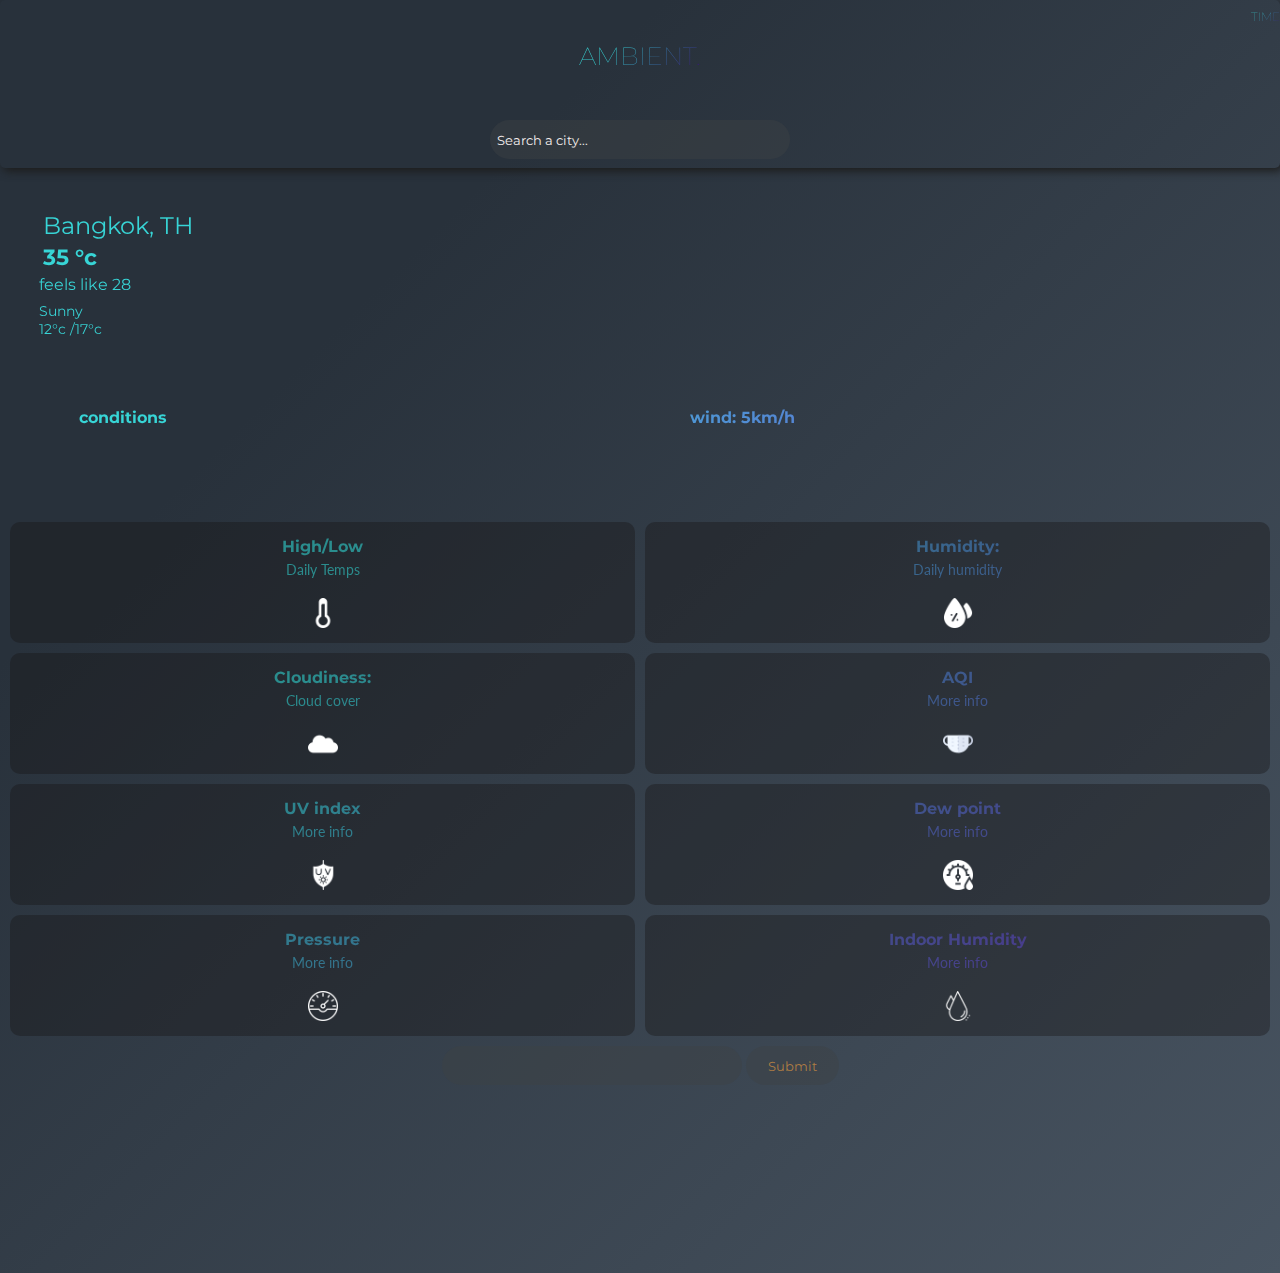
==== commit 35776932: "Update index.html" ====
--- a/index.html
+++ b/index.html
@@ -12,11 +12,11 @@
 <!--------------<script src="https://ajax.googleapis.com/ajax/libs/jquery/3.5.1/jquery.min.js"></script>--->
 
 
-<link href='ambientAppindex.css' rel='stylesheet'> 
-
-<link href="https://stackpath.bootstrapcdn.com/font-awesome/4.7.0/css/font-awesome.min.css" 
+<link href='ambientAppindex2.css' rel='stylesheet'> 
+
+<!----<link href="https://stackpath.bootstrapcdn.com/font-awesome/4.7.0/css/font-awesome.min.css" 
 rel="stylesheet" integrity="sha384-wvfXpqpZZVQGK6TAh5PVlGOfQNHSoD2xbE+QkPxCAFlNEevoEH3Sl0sibVcOQVnN" 
-crossorigin="anonymous">
+crossorigin="anonymous">--->
 
 <!---<link rel='stylesheet' href='weatherLatest.css'>-----> 
 
@@ -1377,4 +1377,4 @@
 
 <script src='https://cdnjs.cloudflare.com/ajax/libs/moment-timezone/0.5.31/moment-timezone-with-data.js'></script>
 </body>
-</html>+</html>
--- a/ambientAppindex2.css
+++ b/ambientAppindex2.css
@@ -0,0 +1,495 @@
+
+
+
+
+html, body{
+
+    font-family: 'Montserrat', sans-serif;
+    display: flex; 
+    flex-direction: column;
+    } 
+    
+    
+    .content{
+     
+      flex: 1 0 auto;
+      background-color: #485461;
+      background-image: linear-gradient(315deg, #485461 0%, #28313b 74%);
+      color:white;
+    
+    }
+    
+    
+    *{ 
+    
+        box-sizing: border-box;
+        margin: 0;
+        padding: 0;
+    
+    
+    } 
+    
+    
+    .container{
+    
+        width: 90;
+        margin: 0 auto;
+        padding: 10px;
+        overflow: none; 
+  
+    } 
+    
+    
+    .app-header{
+        /*background-color: #efefef;*/
+        box-shadow: 3px 3px 10px #1c1c1b; 
+        border-radius: 5px;
+       /* background-image: linear-gradient(315deg, #faac88 0%, #f7b689 30%,#faac88 74%);*/
+        /*background-image: url('gold-foil-texture.jpg');*/
+      
+      background-repeat:no-repeat;
+   
+      
+      font-size: 15px;
+      text-align: center;
+      font-weight: lighter;
+      text-transform: uppercase;
+      /* background-repeat: repeat; */
+      background-size: 100%; 
+
+    
+    }  
+  
+  
+    .time{
+      align-self: flex-end;
+      color: #ffff;
+      font-size: 12px;
+      font-weight:lighter;
+      margin-top: 9px;
+      margin-bottom: 17px;
+
+
+      background-color: #36096d;
+    background-image: linear-gradient(315deg, #36096d 0%, #37d5d6 74%);
+    color: #ffff;
+    /* background-image: url(gold-foil-texture.jpg); */
+    background-repeat: repeat;
+    -webkit-background-clip: text; 
+    background-clip: text;
+    -webkit-text-fill-color: transparent;
+    }
+  
+  
+    .app-header .logo{
+        width: 170px;
+        margin-bottom: 16px;
+    } 
+    
+     #appName{
+    
+        
+      
+      /* color: #ffff; */
+
+      background-color: #36096d;
+    background-image: linear-gradient(315deg, #36096d 0%, #37d5d6 74%);
+    color: #ffff;
+    /* background-image: url(gold-foil-texture.jpg); */
+    background-repeat: repeat;
+    -webkit-background-clip: text;
+    -webkit-text-fill-color: transparent;
+    background-clip: text;
+    font-size: 25px;
+    text-align: center;
+    font-weight: lighter;
+    text-transform: uppercase;
+    /* background-repeat: repeat; */
+    background-size: 100%;
+    margin-bottom: 9px;
+    
+     
+  
+    
+  
+  }
+  
+     
+    
+    
+    .app-header .container{
+        display: flex;
+        flex-direction: column;
+        align-items:center;
+        justify-content: center;
+        padding: 15px 10px;
+  
+        box-sizing: border-box;
+      margin: 0;
+      padding: 0;
+      /*background-image: url('gold-foil-texture.jpg');*/
+      
+      background-repeat: repeat;
+      -webkit-background-clip: text;
+      background-clip: text;
+      -webkit-text-fill-color: transparent;
+      
+      font-size: 15px;
+      text-align: center;
+      font-weight: lighter;
+      text-transform: uppercase;
+      /* background-repeat: repeat; */
+      background-size: 100%;
+    
+  }
+    
+     
+    
+    .app-header input[type="text"]{
+  
+        outline: none;
+        padding: 7px; 
+        width: 300px; 
+        height: 39px;
+        border: 0;
+        border-radius: 30px; 
+        font-family: 'Montserrat', sans-serif; 
+        /*background: #f3eded; */
+        color: #ffff;
+        display: block;
+        margin-bottom: 9px;
+        background: #3e414570;
+  
+        
+    } 
+    
+    
+    ::placeholder { /* Chrome, Firefox, Opera, Safari 10.1+ */
+        font-family: 'Montserrat', sans-serif;
+        opacity: 1; /* Firefox */
+      }
+      
+      :-ms-input-placeholder { /* Internet Explorer 10-11 */
+        font-family: 'Montserrat', sans-serif;
+      }
+      
+      ::-ms-input-placeholder { /* Microsoft Edge */
+        font-family: 'Montserrat', sans-serif;
+      }   
+    
+    
+      .inputAndMagnifyingBtn{
+    
+      position: relative;
+      width: 300px;
+      margin-top: 40px;
+      -webkit-text-fill-color: #f3eded;
+      } 
+    
+    
+    
+      .inputAndMagnifyingBtn button {
+        background: transparent;
+        color: #013238;
+        border: none;
+        cursor: pointer;
+        display: inline-block;
+        font-size: 20px;
+        position: absolute;
+        top: 0;
+        right: 0;
+        padding: 8px 20px;
+        z-index: 2; 
+  
+       
+      }
+    
+    
+    
+      .subheader {
+        
+      color: #263131;
+        /*box-shadow: 3px 3px 10px #888888;*/
+        font-size: 14px;
+        padding: 39px;
+        width: 100%;
+        margin: 0 auto 1rem;
+        display: flex;
+        align-items: center;
+        justify-content: space-between; 
+  
+        /*background-image: url('gold-foil-texture.jpg');*/
+
+        background-color: #36096d;
+       background-image: linear-gradient(315deg, #36096d 0%, #37d5d6 74%);
+        color: #ffff;
+    /* background-image: url(gold-foil-texture.jpg); */
+    
+      
+      background-repeat: repeat; 
+      -webkit-background-clip: text;
+      background-clip: text;
+      -webkit-text-fill-color: transparent;
+      }
+      
+    
+      .city{
+        font-family: 'Montserrat', sans-serif;
+        font-size: 24px;  
+        margin: 4px;
+        
+      } 
+    
+    
+      .temp{
+        font-family: 'Montserrat', sans-serif;
+        font-size:22px;
+        font-weight: bold; 
+        margin: 4px;
+      }  
+    
+      .feelsLike{
+    
+        font-family: 'Montserrat', sans-serif;
+        font-size:16px;
+        margin-bottom: 8px;
+      }
+    
+    
+    
+    
+      .hi-low {
+    
+      font-family: 'Montserrat', sans-serif;
+    
+      } 
+    
+    
+      .gridOf3{
+    
+        /*background-image: url(logoPlant500px.png);*/
+      background-size: 130%;
+      background-position: center;
+      /*background-repeat: no-repeat;*/
+        
+      /*background-image: url('gold-foil-texture.jpg');*/
+
+      background-color: #36096d;
+    background-image: linear-gradient(315deg, #752ad0 0%, #37d5d6 74%);
+    color: #ffff;
+    /* background-image: url(gold-foil-texture.jpg); */
+    
+      background-repeat: repeat;
+      -webkit-background-clip: text;
+      -webkit-text-fill-color: transparent;
+      background-clip: text;
+    
+        color:#fff;   
+    
+        /*box-shadow: 3px 3px 10px #888888;*/
+    
+    
+        display: grid;
+        grid-template-columns: 1fr 1fr;
+        grid-gap: 70px;
+        
+
+       /* grid-template-columns: 1fr 1fr 1fr; if we wanted three items horizontally in our grid! */
+        
+    
+        margin: 0 auto 1rem;
+    
+        width: 90%;
+        border-radius: 8px;
+    
+      } 
+    
+      .gridOf3 .item3{
+    
+        display: flex;
+       flex-direction: column;
+       /*border: 1px #febe1b solid; */
+       border-radius: 20px;
+       padding: 15px; 
+       
+    
+       font-family: 'Montserrat', sans-serif; 
+    
+       
+      }
+    
+    
+      .grid{
+       /* background: #fea035;  */
+        /*background-color: #fbb034;*/
+        /*background-image: linear-gradient(315deg, #ffdd00 0%, #fea035 74%);*/
+      
+    
+        color:#ffff;   
+    
+        /*box-shadow: 3px 3px 10px #888888;*/
+    
+    
+        display: grid;
+        grid-template-columns: 1fr 1fr;
+       /* grid-template-columns: 1fr 1fr 1fr; if we wanted three items horizontally in our grid! */
+        grid-gap: 10px; 
+    
+        margin-top: 70px;
+        /*background-image: linear-gradient(315deg, #faac88 0%, #f7b689 74%);*/
+  
+        background-color: black;
+  
+        /*background-image: url('gold-foil-texture.jpg');*/
+
+        background-color: #36096d;
+       background-image: linear-gradient(315deg, #752ad0 0%, #37d5d6 74%);
+      
+    /* background-image: url(gold-foil-texture.jpg); */
+    background-repeat: repeat;
+    -webkit-background-clip: text;
+    -webkit-text-fill-color: transparent;
+      background-clip: text;
+      
+      } 
+    
+      .grid .item{
+       display: flex;
+       flex-direction: column;
+       /*border: 1px #febe1b solid; */
+       border-radius: 10px;
+       padding: 15px; 
+       /*box-shadow: 1px 1px 2px #d38f41;*/
+    
+       font-family: 'Montserrat', sans-serif; 
+       background-color: #1614145e;
+      
+      }  
+    
+    
+      .grid .item h4{
+      margin-bottom:5px;
+      align-self: center;
+      } 
+    
+    
+      .grid .item p{
+    
+        font-family: 'Lato', sans-serif;
+        font-size: 14px; 
+        margin-bottom: 20px;
+        align-self: center;
+    
+      }
+    
+      .grid .item img{
+       width: 30px; 
+       align-self: center;
+        
+    }   
+  
+  
+   #DewPoint{
+    
+    text-align: center;
+  
+   }
+  
+  #fivedayforecast{
+  
+  display: flex;
+  flex-direction: column; 
+  
+  } 
+  
+  
+  #cloudForecastBtn{ 
+  width: 30px;
+  align-self: center;
+  } 
+  
+  #fiveDayTriHourlyForecastTitle{
+  align-self: center;
+  }  
+  
+  
+  
+  
+  #tryingForm{
+  
+  
+  
+  
+    text-align:center;
+  }
+  
+  
+  .app-footer {
+  
+      margin-bottom: 112px;
+      /*background-image: url(gold-foil-texture.jpg);*/
+      background-repeat: repeat;
+      -webkit-background-clip: text;
+      -webkit-text-fill-color: transparent;
+      background-clip: text;
+      font-size: 13px;
+      text-align: center;
+      font-weight: lighter;
+      text-transform: uppercase;
+      /* background-repeat: repeat; */
+      background-size: 100%;
+      /* margin-bottom: 9px; */
+      margin-top: 51px;
+  }
+    
+  
+  
+  a:link {
+    text-decoration: none;
+  }
+  
+  
+  
+  #inputForChart{
+    outline: none;
+      padding: 7px;
+      width: 300px;
+      height: 39px;
+      border: 0;
+      border-radius: 30px;
+      font-family: 'Montserrat', sans-serif;
+      /* background: #f3eded; */
+      color: #ffff;
+      /* display: block; */
+      margin-bottom: 9px;
+      background: #3e414570;
+      text-align: center;
+  } 
+  
+  
+  
+  
+  
+  
+  
+  #submitBtn1{
+  
+      outline: none;
+      padding: 7px;
+      width: 93px;
+      height: 39px;
+      border: 0;
+      border-radius: 30px;
+      font-family: 'Montserrat', sans-serif;
+      /* background: #f3eded; */
+      color: #d38f41c4;
+      /* display: block; */
+      margin-bottom: 9px;
+      background: #3e414570;
+  
+  
+  
+  
+  }
+   
+  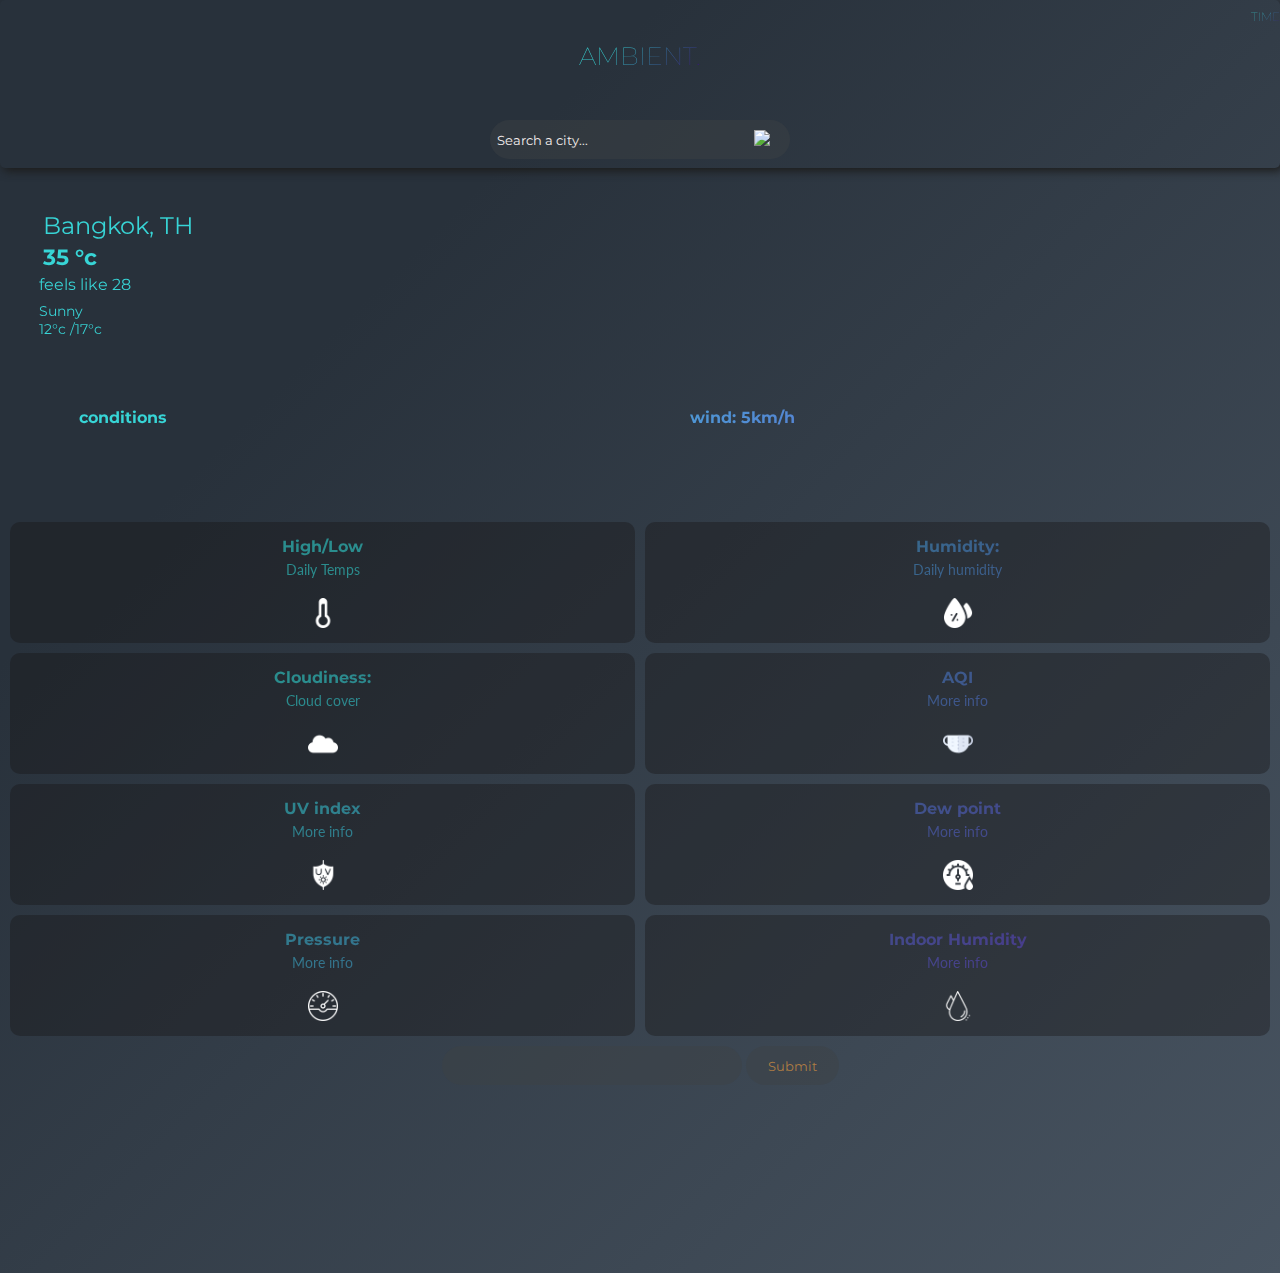
==== commit 36e8e59d: "Update index.html" ====
--- a/index.html
+++ b/index.html
@@ -6,7 +6,7 @@
   <meta charset='UTF-8'>
     <meta name="viewport" content="width=device-width, initial-scale=1">
     <meta http-equiv="X-UA-Compatible" content="IE=edge"> 
-    <meta name="theme-color" content="#485461">
+    <meta name="theme-color" content="#0b0d0e">
 
 
 <!--------------<script src="https://ajax.googleapis.com/ajax/libs/jquery/3.5.1/jquery.min.js"></script>--->
@@ -44,7 +44,7 @@
       <p id='appName'>Ambient.</p> 
       <div class="inputAndMagnifyingBtn">
       <!---<input type="text" class="search-box" placeholder="Search a city..." onclick='clearInputNdisplay()'spellcheck="false" results="0"><button type="submit"><img class="search" src="search.png"/></button>---->  
-      <input type="text" id='searchBox' class="search-box" placeholder="Search a city..." spellcheck="false" results="0">
+      <input type="text" id='searchBox' class="search-box" placeholder="Search a city..." spellcheck="false" results="0"> <button type="submit"><img class="search" src="search.png"/></button>
     </div> 
 
   
--- a/ambientAppindex2.css
+++ b/ambientAppindex2.css
@@ -7,6 +7,7 @@
     font-family: 'Montserrat', sans-serif;
     display: flex; 
     flex-direction: column;
+    width: 100%;
     } 
     
     
@@ -15,7 +16,8 @@
       flex: 1 0 auto;
       background-color: #485461;
       background-image: linear-gradient(315deg, #485461 0%, #28313b 74%);
-      color:white;
+      color:white; 
+      width: 100%;
     
     }
     
@@ -492,4 +494,4 @@
   
   }
    
-  +  
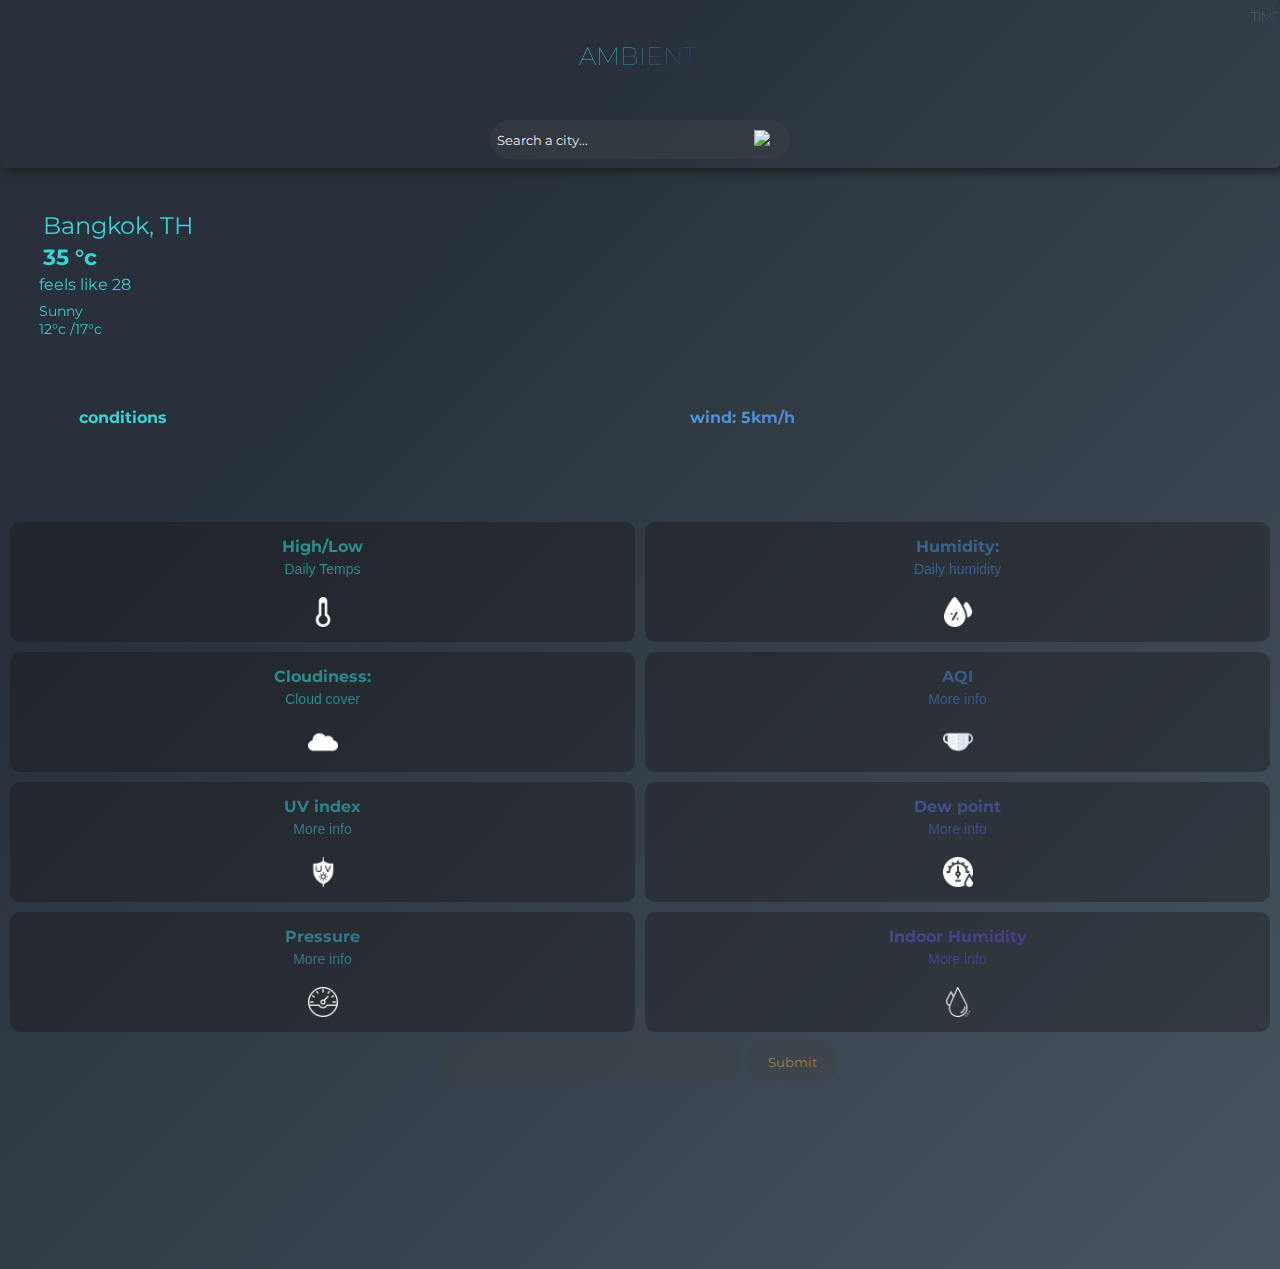
==== commit 7b72c7ae: "Update index.html" ====
--- a/index.html
+++ b/index.html
@@ -20,7 +20,7 @@
 
 <!---<link rel='stylesheet' href='weatherLatest.css'>-----> 
 
-<script src="https://cdn.jsdelivr.net/npm/chart.js@2.8.0"></script>
+<!---<script src="https://cdn.jsdelivr.net/npm/chart.js@2.8.0"></script>--->
 <!----<script src='moment.js'></script>
 <script src='momenttimezone.js'></script>---> 
 
@@ -44,7 +44,7 @@
       <p id='appName'>Ambient.</p> 
       <div class="inputAndMagnifyingBtn">
       <!---<input type="text" class="search-box" placeholder="Search a city..." onclick='clearInputNdisplay()'spellcheck="false" results="0"><button type="submit"><img class="search" src="search.png"/></button>---->  
-      <input type="text" id='searchBox' class="search-box" placeholder="Search a city..." spellcheck="false" results="0"> <button type="submit"><img class="search" src="search.png"/></button>
+      <input type="text" id='searchBox' class="search-box" placeholder="Search a city..." spellcheck="false" results="0"> <button type="submit"><img id="search" src="search.png"/></button>
     </div> 
 
   
@@ -1371,7 +1371,7 @@
         
         
 <link href="https://fonts.googleapis.com/css2?family=Montserrat&display=swap" rel="stylesheet">
-<link href="https://fonts.googleapis.com/css2?family=Lato:wght@300&display=swap" rel="stylesheet">
+<!-----<link href="https://fonts.googleapis.com/css2?family=Lato:wght@300&display=swap" rel="stylesheet">---->
 <script src="https://cdnjs.cloudflare.com/ajax/libs/moment.js/2.17.0/moment.min.js"></script>   
 
 
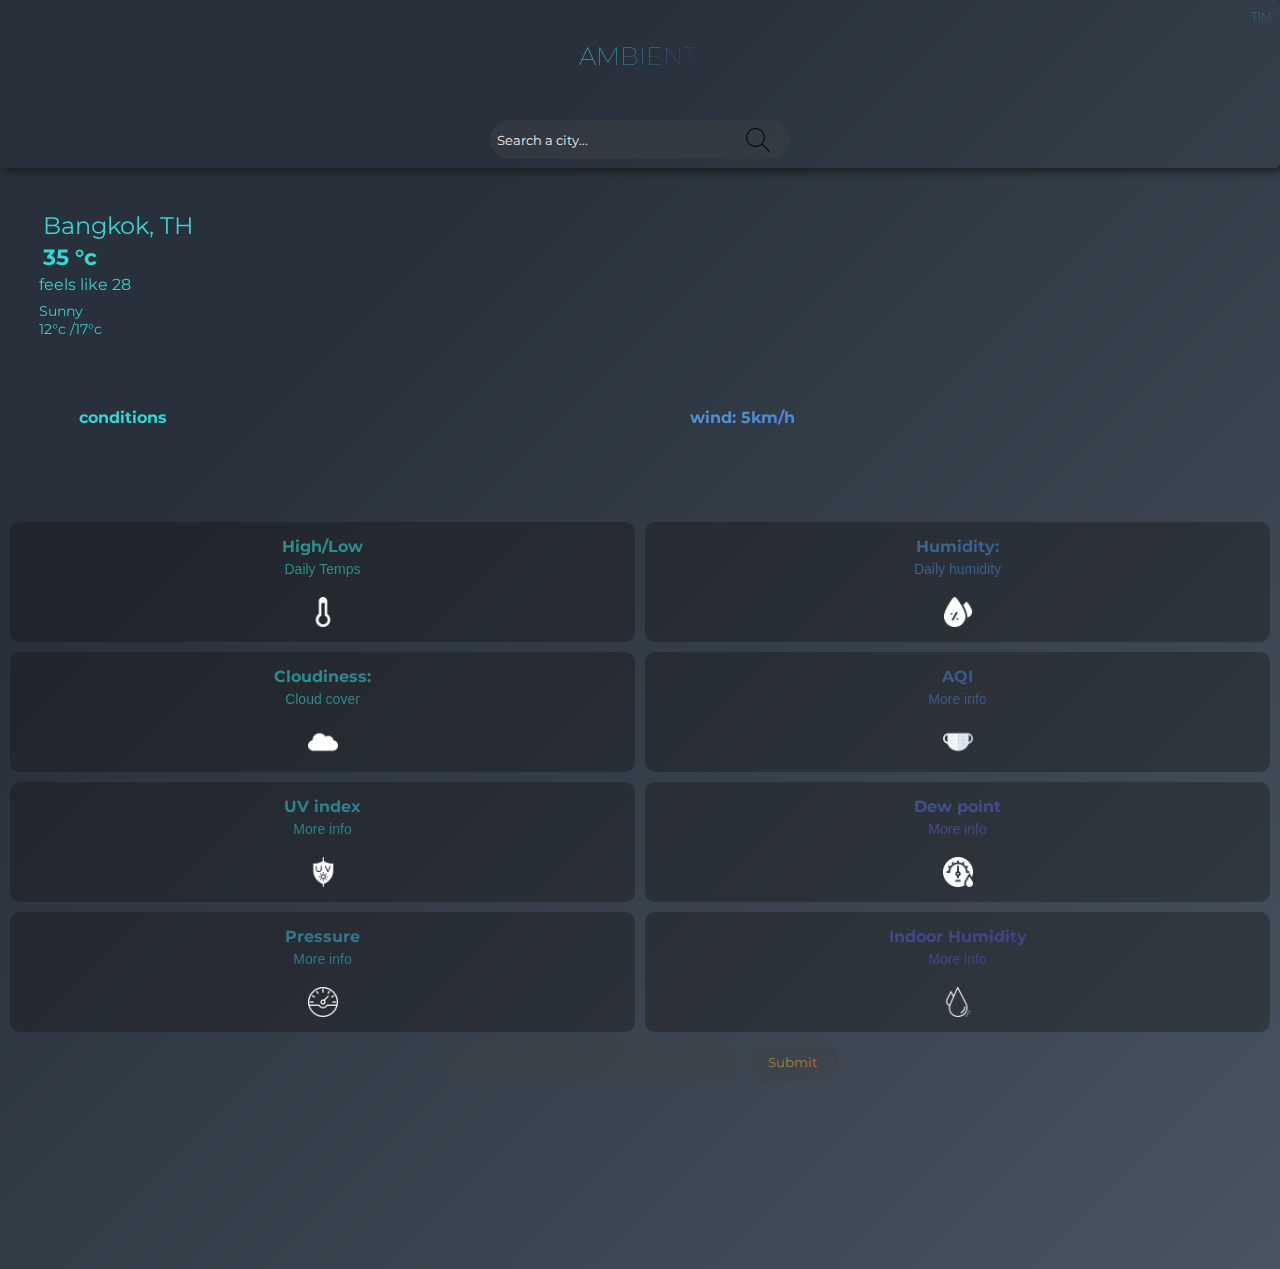
==== commit eedf40c3: "Update index.html" ====
--- a/index.html
+++ b/index.html
@@ -44,7 +44,7 @@
       <p id='appName'>Ambient.</p> 
       <div class="inputAndMagnifyingBtn">
       <!---<input type="text" class="search-box" placeholder="Search a city..." onclick='clearInputNdisplay()'spellcheck="false" results="0"><button type="submit"><img class="search" src="search.png"/></button>---->  
-      <input type="text" id='searchBox' class="search-box" placeholder="Search a city..." spellcheck="false" results="0"> <button type="submit"><img id="search" src="search.png"/></button>
+      <input type="text" id='searchBox' class="search-box" placeholder="Search a city..." spellcheck="false" results="0"> <button type="submit"><img id="search" src="search (1).png"/></button>
     </div> 
 
   
